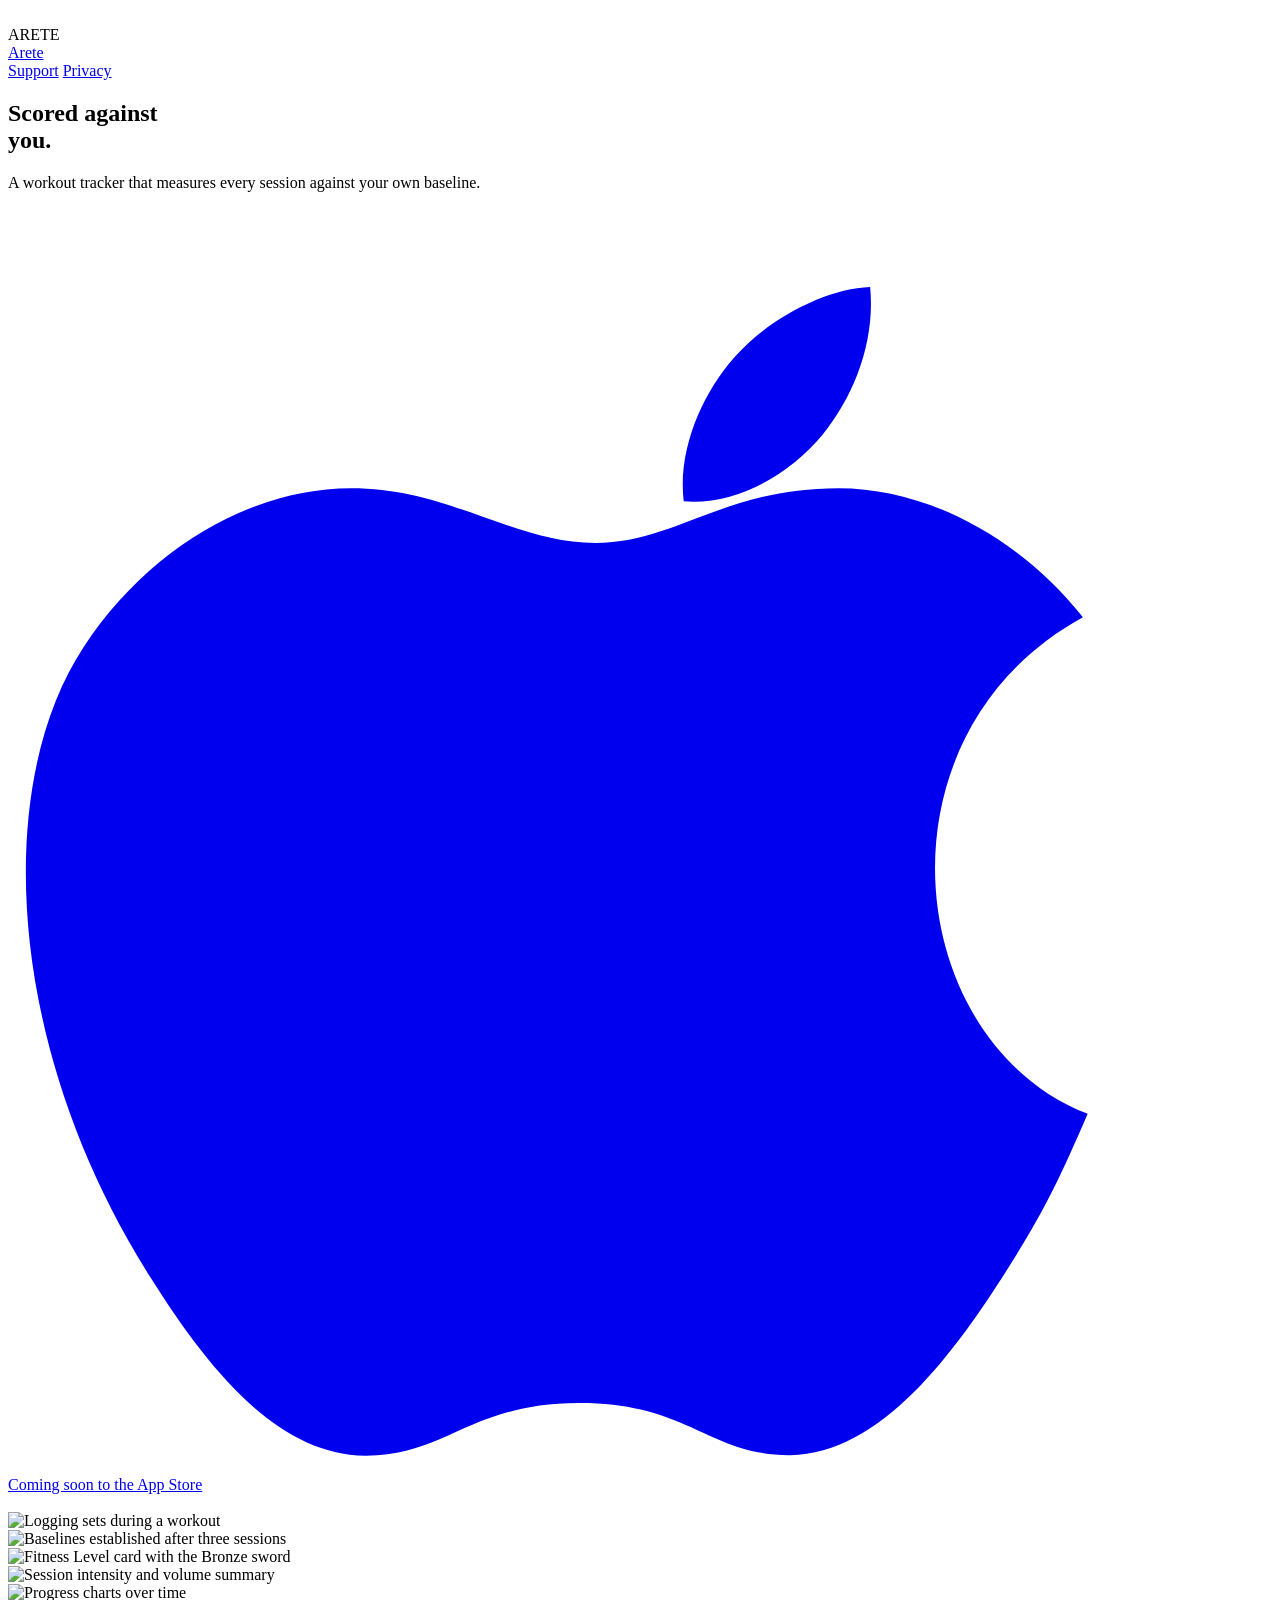
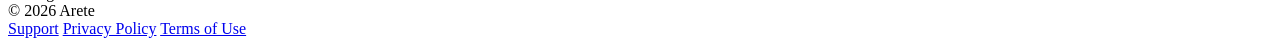
==== index.html @ a80cdb0e "Add files via upload" ====
<!doctype html>
<html lang="en">
<head>
  <meta charset="utf-8">
  <meta name="viewport" content="width=device-width, initial-scale=1, viewport-fit=cover">
  <title>Arete: Workout Tracker</title>
  <meta name="description" content="A workout tracker that scores every session against your own baseline.">
  <meta name="theme-color" content="#0B111D">
  <meta property="og:title" content="Arete: Workout Tracker">
  <meta property="og:description" content="Scored against you.">
  <meta property="og:image" content="assets/img/screens/01-promise.jpg">
  <meta property="og:type" content="website">
  <link rel="icon" type="image/png" href="assets/img/favicon.png">
  <link rel="apple-touch-icon" href="assets/img/apple-touch-icon.png">
  <link rel="stylesheet" href="assets/css/style.css">
</head>
<body>
  <!-- Splash: the sword is forged left to right, then the name rises. Plays once per visit. -->
  <div class="splash" aria-hidden="true">
    <div class="splash-inner">
      <img class="splash-sword" src="assets/img/swords/bronze.png" alt="">
      <div class="splash-word">ARETE</div>
    </div>
  </div>

  <div class="aurora" aria-hidden="true"><span></span><span></span><span></span></div>

  <header class="nav">
    <div class="wrap">
      <a class="brand" href="./"><img src="assets/img/apple-touch-icon.png" alt="">Arete</a>
      <nav class="nav-links">
        <a href="support.html">Support</a>
        <a href="privacy.html">Privacy</a>
      </nav>
    </div>
  </header>

  <main>
    <section class="hero">
      <div class="wrap">
        <h1>Scored against<br><span class="grad">you.</span></h1>
        <p class="lead">A workout tracker that measures every session against your own baseline.</p>
        <div class="cta-row">
          <!-- Replace href with your App Store link once the app is live, e.g. https://apps.apple.com/app/id0000000000 -->
          <a class="btn" href="#screens">
            <svg viewBox="0 0 24 24" fill="currentColor" aria-hidden="true"><path d="M16.37 1.5c.1 1.03-.3 2.06-.9 2.8-.63.76-1.64 1.35-2.64 1.27-.12-1 .37-2.06.95-2.72.65-.75 1.75-1.32 2.59-1.35zM20.5 17.2c-.55 1.27-.82 1.84-1.53 2.96-.99 1.56-2.39 3.5-4.12 3.52-1.54.01-1.93-1-4.02-.99-2.08.01-2.51 1.01-4.05 1-1.73-.02-3.05-1.77-4.04-3.33C-.03 16.04-.32 11 1.44 8.33c1.25-1.9 3.22-3.01 5.07-3.01 1.89 0 3.08 1.04 4.64 1.04 1.52 0 2.44-1.04 4.62-1.04 1.65 0 3.4.9 4.64 2.45-4.08 2.24-3.42 8.07.09 9.43z"/></svg>
            Coming soon to the App Store
          </a>
        </div>
        <div class="hero-sword">
          <img src="assets/img/swords/bronze.png" alt="">
        </div>
      </div>
    </section>

    <section id="screens" class="screens">
      <div class="gallery reveal">
        <div class="phone"><img src="assets/img/screens/02-logger.jpg" alt="Logging sets during a workout" decoding="async"></div>
        <div class="phone"><img src="assets/img/screens/03-baseline.jpg" alt="Baselines established after three sessions" decoding="async"></div>
        <div class="phone"><img src="assets/img/screens/01-promise.jpg" alt="Fitness Level card with the Bronze sword" decoding="async"></div>
        <div class="phone"><img src="assets/img/screens/04-one-number.jpg" alt="Session intensity and volume summary" decoding="async"></div>
        <div class="phone"><img src="assets/img/screens/05-climb.jpg" alt="Progress charts over time" decoding="async"></div>
      </div>
    </section>
  </main>

  <footer>
    <div class="wrap">
      <div>© <span data-year>2026</span> Arete</div>
      <nav>
        <a href="support.html">Support</a>
        <a href="privacy.html">Privacy Policy</a>
        <a href="terms.html">Terms of Use</a>
      </nav>
    </div>
  </footer>

  <script src="assets/js/main.js"></script>
</body>
</html>
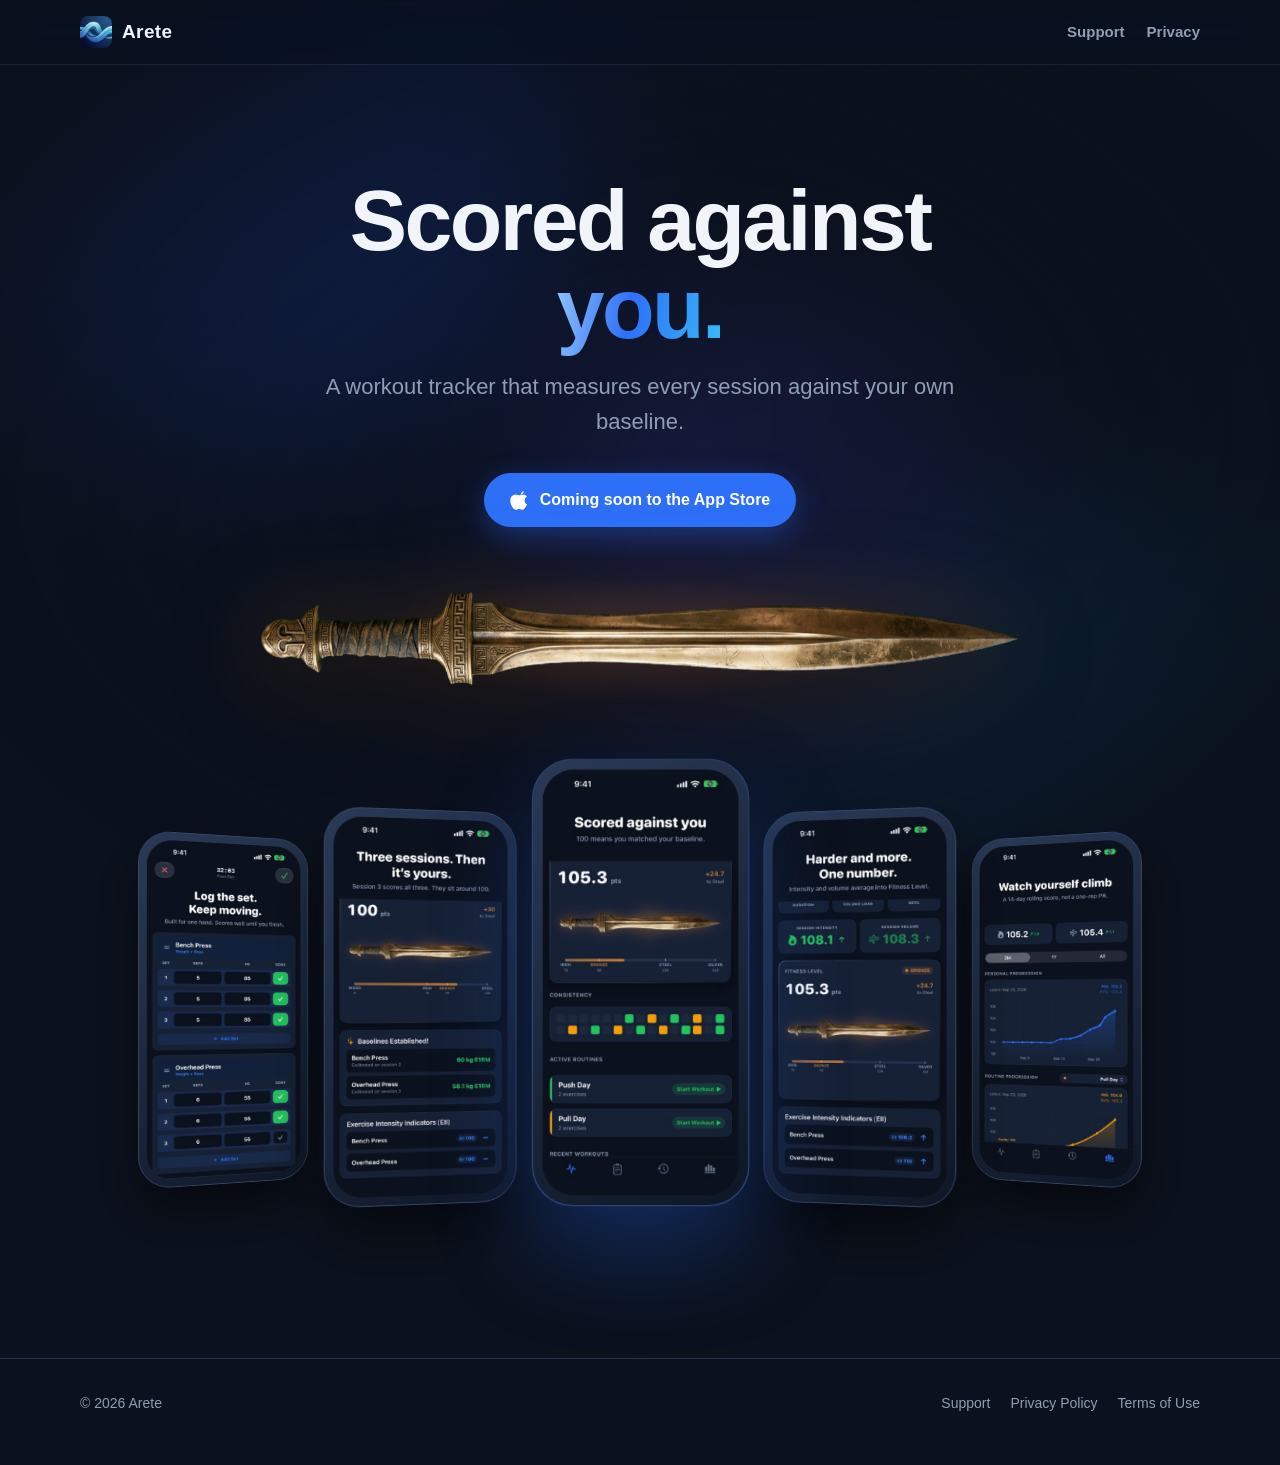
==== commit 9d18d244: "Put the site files next to index.html so GitHub Pages can load them. Co-authored-by: Cursor <cursora" ====
--- a/index.html
+++ b/index.html
@@ -8,17 +8,17 @@
   <meta name="theme-color" content="#0B111D">
   <meta property="og:title" content="Arete: Workout Tracker">
   <meta property="og:description" content="Scored against you.">
-  <meta property="og:image" content="assets/img/screens/01-promise.jpg">
+  <meta property="og:image" content="01-promise.jpg">
   <meta property="og:type" content="website">
-  <link rel="icon" type="image/png" href="assets/img/favicon.png">
-  <link rel="apple-touch-icon" href="assets/img/apple-touch-icon.png">
-  <link rel="stylesheet" href="assets/css/style.css">
+  <link rel="icon" type="image/png" href="favicon.png">
+  <link rel="apple-touch-icon" href="apple-touch-icon.png">
+  <link rel="stylesheet" href="style.css">
 </head>
 <body>
   <!-- Splash: the sword is forged left to right, then the name rises. Plays once per visit. -->
   <div class="splash" aria-hidden="true">
     <div class="splash-inner">
-      <img class="splash-sword" src="assets/img/swords/bronze.png" alt="">
+      <img class="splash-sword" src="bronze.png" alt="">
       <div class="splash-word">ARETE</div>
     </div>
   </div>
@@ -27,7 +27,7 @@
 
   <header class="nav">
     <div class="wrap">
-      <a class="brand" href="./"><img src="assets/img/apple-touch-icon.png" alt="">Arete</a>
+      <a class="brand" href="./"><img src="apple-touch-icon.png" alt="">Arete</a>
       <nav class="nav-links">
         <a href="support.html">Support</a>
         <a href="privacy.html">Privacy</a>
@@ -48,18 +48,18 @@
           </a>
         </div>
         <div class="hero-sword">
-          <img src="assets/img/swords/bronze.png" alt="">
+          <img src="bronze.png" alt="">
         </div>
       </div>
     </section>
 
     <section id="screens" class="screens">
       <div class="gallery reveal">
-        <div class="phone"><img src="assets/img/screens/02-logger.jpg" alt="Logging sets during a workout" decoding="async"></div>
-        <div class="phone"><img src="assets/img/screens/03-baseline.jpg" alt="Baselines established after three sessions" decoding="async"></div>
-        <div class="phone"><img src="assets/img/screens/01-promise.jpg" alt="Fitness Level card with the Bronze sword" decoding="async"></div>
-        <div class="phone"><img src="assets/img/screens/04-one-number.jpg" alt="Session intensity and volume summary" decoding="async"></div>
-        <div class="phone"><img src="assets/img/screens/05-climb.jpg" alt="Progress charts over time" decoding="async"></div>
+        <div class="phone"><img src="02-logger.jpg" alt="Logging sets during a workout" decoding="async"></div>
+        <div class="phone"><img src="03-baseline.jpg" alt="Baselines established after three sessions" decoding="async"></div>
+        <div class="phone"><img src="01-promise.jpg" alt="Fitness Level card with the Bronze sword" decoding="async"></div>
+        <div class="phone"><img src="04-one-number.jpg" alt="Session intensity and volume summary" decoding="async"></div>
+        <div class="phone"><img src="05-climb.jpg" alt="Progress charts over time" decoding="async"></div>
       </div>
     </section>
   </main>
@@ -75,6 +75,6 @@
     </div>
   </footer>
 
-  <script src="assets/js/main.js"></script>
+  <script src="main.js"></script>
 </body>
 </html>
--- a/style.css
+++ b/style.css
@@ -0,0 +1,322 @@
+/* Arete website. Colors mirror Theme.swift in the app. */
+:root {
+  --bg: #0B111D;
+  --card: #162136;
+  --card-2: #111A2B;
+  --border: #24334D;
+  --muted: #8E9EB5;
+  --text: #F1F5F9;
+  --tint: #2D70F7;
+  --tint-soft: #3B82F6;
+  --positive: #22C55E;
+  --warning: #F59E0B;
+  --bronze: #C47A3A;
+  --mythic: #38BDF8;
+  --radius: 22px;
+  --max: 1120px;
+  --font: -apple-system, BlinkMacSystemFont, "SF Pro Display", "SF Pro Text", "Inter", "Segoe UI", Roboto, Helvetica, Arial, sans-serif;
+  --mono: "SF Mono", ui-monospace, Menlo, Consolas, monospace;
+}
+
+* { box-sizing: border-box; }
+
+html { scroll-behavior: smooth; }
+
+body {
+  margin: 0;
+  background: var(--bg);
+  color: var(--text);
+  font-family: var(--font);
+  font-size: 17px;
+  line-height: 1.55;
+  -webkit-font-smoothing: antialiased;
+  overflow-x: hidden;
+}
+
+img { max-width: 100%; display: block; }
+
+a { color: var(--tint-soft); text-decoration: none; }
+a:hover { text-decoration: underline; }
+
+.wrap { width: min(var(--max), calc(100% - 40px)); margin: 0 auto; }
+
+/* ---------- Animated background (like AnimatedBackgroundView) ---------- */
+.aurora {
+  position: fixed;
+  inset: 0;
+  z-index: -1;
+  overflow: hidden;
+  pointer-events: none;
+}
+.aurora span {
+  position: absolute;
+  width: 60vmax;
+  height: 60vmax;
+  border-radius: 50%;
+  filter: blur(90px);
+  opacity: 0.35;
+  animation: drift 26s ease-in-out infinite alternate;
+}
+.aurora span:nth-child(1) { background: #1D4ED8; top: -25vmax; left: -15vmax; }
+.aurora span:nth-child(2) { background: #0EA5E9; bottom: -30vmax; right: -20vmax; animation-duration: 32s; opacity: 0.22; }
+.aurora span:nth-child(3) { background: #312E81; top: 30%; left: 40%; width: 40vmax; height: 40vmax; animation-duration: 38s; opacity: 0.3; }
+.aurora::after {
+  content: "";
+  position: absolute;
+  inset: 0;
+  background: radial-gradient(ellipse at center, transparent 0%, var(--bg) 85%);
+}
+@keyframes drift {
+  0%   { transform: translate(0, 0) scale(1); }
+  50%  { transform: translate(8vmax, 6vmax) scale(1.1); }
+  100% { transform: translate(-6vmax, 10vmax) scale(0.95); }
+}
+
+/* ---------- Nav ---------- */
+.nav {
+  position: sticky;
+  top: 0;
+  z-index: 10;
+  backdrop-filter: saturate(160%) blur(18px);
+  -webkit-backdrop-filter: saturate(160%) blur(18px);
+  background: rgba(11, 17, 29, 0.6);
+  border-bottom: 1px solid rgba(36, 51, 77, 0.6);
+}
+.nav .wrap {
+  display: flex;
+  align-items: center;
+  justify-content: space-between;
+  height: 64px;
+}
+.brand {
+  display: flex;
+  align-items: center;
+  gap: 10px;
+  color: var(--text);
+  font-weight: 800;
+  font-size: 19px;
+  letter-spacing: 0.02em;
+}
+.brand:hover { text-decoration: none; }
+.brand img { width: 32px; height: 32px; border-radius: 8px; }
+.nav-links { display: flex; gap: 22px; font-size: 15px; font-weight: 600; }
+.nav-links a { color: var(--muted); }
+.nav-links a:hover, .nav-links a.active { color: var(--text); text-decoration: none; }
+
+/* ---------- Splash ---------- */
+.splash {
+  position: fixed;
+  inset: 0;
+  z-index: 100;
+  display: grid;
+  place-items: center;
+  background: var(--bg);
+  transition: opacity 0.7s ease, visibility 0.7s ease;
+}
+.splash.hide { opacity: 0; visibility: hidden; }
+.splash-inner { display: grid; place-items: center; gap: 18px; }
+.splash-sword {
+  width: min(520px, 80vw);
+  clip-path: inset(0 100% 0 0);
+  animation: forge 1.1s cubic-bezier(.7, 0, .2, 1) 0.15s forwards;
+  filter: drop-shadow(0 0 30px rgba(196, 122, 58, 0.45));
+}
+.splash-word {
+  font-size: clamp(34px, 7vw, 64px);
+  font-weight: 900;
+  letter-spacing: 0.42em;
+  margin-right: -0.42em;
+  opacity: 0;
+  animation: rise 0.8s ease 0.9s forwards;
+}
+@keyframes forge { to { clip-path: inset(0 0 0 0); } }
+@keyframes rise {
+  from { opacity: 0; transform: translateY(12px); letter-spacing: 0.6em; }
+  to   { opacity: 1; transform: none; }
+}
+
+/* ---------- Hero ---------- */
+.hero { padding: 90px 0 40px; text-align: center; }
+.hero h1 {
+  font-size: clamp(42px, 7.5vw, 86px);
+  line-height: 1.02;
+  font-weight: 900;
+  letter-spacing: -0.03em;
+  margin: 22px 0 18px;
+}
+.hero h1 .grad {
+  background: linear-gradient(100deg, #93C5FD, var(--tint) 45%, var(--mythic));
+  -webkit-background-clip: text;
+  background-clip: text;
+  color: transparent;
+}
+.hero p.lead { font-size: clamp(18px, 2.2vw, 22px); color: var(--muted); max-width: 640px; margin: 0 auto; }
+.cta-row { display: flex; gap: 14px; justify-content: center; flex-wrap: wrap; margin-top: 34px; }
+
+.btn {
+  display: inline-flex;
+  align-items: center;
+  gap: 10px;
+  padding: 15px 26px;
+  border-radius: 999px;
+  font-weight: 800;
+  font-size: 16px;
+  color: #fff;
+  background: var(--tint);
+  box-shadow: 0 10px 30px rgba(45, 112, 247, 0.35);
+  transition: transform 0.2s ease, box-shadow 0.2s ease;
+}
+.btn:hover { text-decoration: none; transform: translateY(-2px); box-shadow: 0 16px 40px rgba(45, 112, 247, 0.45); }
+.btn.ghost { background: rgba(22, 33, 54, 0.7); border: 1px solid var(--border); box-shadow: none; }
+.btn svg { width: 20px; height: 20px; }
+
+/* Hero sword */
+.hero-sword { position: relative; margin: 64px auto 0; width: min(760px, 92%); }
+.hero-sword img {
+  width: 100%;
+  animation: float 6s ease-in-out infinite;
+  filter: drop-shadow(0 20px 40px rgba(0, 0, 0, 0.6)) drop-shadow(0 0 40px rgba(196, 122, 58, 0.25));
+}
+.hero-sword::before {
+  content: "";
+  position: absolute;
+  inset: -20% 10%;
+  background: radial-gradient(ellipse at center, rgba(196, 122, 58, 0.28), transparent 65%);
+  z-index: -1;
+}
+@keyframes float {
+  0%, 100% { transform: translateY(0) rotate(-1.2deg); }
+  50%      { transform: translateY(-12px) rotate(0.6deg); }
+}
+
+/* ---------- Sections ---------- */
+section { padding: 90px 0; }
+.kicker { font-size: 13px; font-weight: 800; letter-spacing: 0.16em; text-transform: uppercase; color: var(--tint-soft); }
+
+/* ---------- Screenshot coverflow ---------- */
+/* main.js sets each phone's transform every frame from one eased focus value,
+   so there are no CSS hover states or transitions to fight with. */
+.screens { padding: 30px 0 110px; }
+.gallery {
+  position: relative; /* the phones' offsetLeft is measured from here */
+  display: flex;
+  gap: 26px;
+  justify-content: center;
+  align-items: center;
+  padding: 40px 20px 30px;
+  perspective: 1400px;
+  touch-action: pan-y;
+}
+.phone {
+  --focus: 0;
+  position: relative;
+  flex: 0 0 auto;
+  width: clamp(170px, 16vw, 230px);
+  border-radius: 38px;
+  padding: 9px;
+  background: linear-gradient(145deg, #2A3A57, #0F1726);
+  border: 1px solid #33466A;
+  box-shadow: 0 30px 60px rgba(0, 0, 0, 0.55);
+  transform-origin: 50% 60%;
+  will-change: transform;
+  backface-visibility: hidden;
+  cursor: pointer;
+}
+/* The glow fades with focus via opacity, which is cheap to animate, unlike box-shadow. */
+.phone::after {
+  content: "";
+  position: absolute;
+  inset: 0;
+  border-radius: inherit;
+  box-shadow: 0 40px 90px rgba(45, 112, 247, 0.35);
+  opacity: var(--focus);
+  pointer-events: none;
+}
+.phone img {
+  border-radius: 30px;
+  aspect-ratio: 1320 / 2868;
+  object-fit: cover;
+  -webkit-user-drag: none;
+  user-select: none;
+}
+
+@media (max-width: 960px) {
+  .gallery {
+    justify-content: flex-start;
+    overflow-x: auto;
+    scroll-snap-type: x mandatory;
+    scrollbar-width: none;
+    padding: 30px calc(50% - 110px) 40px;
+    touch-action: auto;
+  }
+  .gallery::-webkit-scrollbar { display: none; }
+  .phone { width: 220px; scroll-snap-align: center; }
+}
+
+/* ---------- Footer ---------- */
+footer {
+  border-top: 1px solid var(--border);
+  padding: 34px 0 50px;
+  color: var(--muted);
+  font-size: 14px;
+}
+footer .wrap { display: flex; justify-content: space-between; gap: 20px; flex-wrap: wrap; }
+footer nav { display: flex; gap: 20px; flex-wrap: wrap; }
+footer a { color: var(--muted); }
+footer a:hover { color: var(--text); }
+
+/* ---------- Legal / text pages ---------- */
+.doc { padding: 70px 0 90px; }
+.doc .wrap { max-width: 780px; }
+.doc h1 { font-size: clamp(36px, 5vw, 54px); letter-spacing: -0.02em; margin: 10px 0 6px; font-weight: 900; }
+.doc .updated { color: var(--muted); font-size: 15px; margin-bottom: 34px; }
+.doc h2 { font-size: 23px; margin: 42px 0 10px; letter-spacing: -0.01em; }
+.doc h3 { font-size: 18px; margin: 26px 0 6px; }
+.doc p, .doc li { color: #CBD5E1; }
+.doc ul { padding-left: 22px; }
+.doc li { margin: 6px 0; }
+.doc strong { color: var(--text); }
+.summary {
+  background: linear-gradient(180deg, var(--card), var(--card-2));
+  border: 1px solid var(--border);
+  border-radius: var(--radius);
+  padding: 22px 26px;
+  margin: 10px 0 20px;
+}
+.summary p { margin: 6px 0; }
+table { width: 100%; border-collapse: collapse; margin: 14px 0; font-size: 15px; }
+th, td { text-align: left; padding: 12px 14px; border-bottom: 1px solid var(--border); vertical-align: top; }
+th { color: var(--muted); font-size: 12px; letter-spacing: 0.1em; text-transform: uppercase; }
+td { color: #CBD5E1; }
+
+details.faq {
+  background: linear-gradient(180deg, var(--card), var(--card-2));
+  border: 1px solid var(--border);
+  border-radius: 16px;
+  padding: 18px 22px;
+  margin: 12px 0;
+}
+details.faq summary { cursor: pointer; font-weight: 700; color: var(--text); list-style: none; display: flex; justify-content: space-between; gap: 16px; }
+details.faq summary::-webkit-details-marker { display: none; }
+details.faq summary::after { content: "+"; color: var(--tint-soft); font-weight: 800; font-size: 20px; line-height: 1; transition: transform 0.2s ease; }
+details.faq[open] summary::after { transform: rotate(45deg); }
+details.faq p { margin: 12px 0 2px; }
+
+/* ---------- Reveal on scroll ---------- */
+.reveal { opacity: 0; transform: translateY(26px); transition: opacity 0.8s ease, transform 0.8s cubic-bezier(.2, .8, .2, 1); }
+.reveal.in { opacity: 1; transform: none; }
+
+/* ---------- Responsive ---------- */
+@media (max-width: 640px) {
+  body { font-size: 16px; }
+  .nav-links { gap: 14px; font-size: 14px; }
+  section { padding: 64px 0; }
+  .hero { padding-top: 60px; }
+}
+
+@media (prefers-reduced-motion: reduce) {
+  *, *::before, *::after { animation: none !important; transition: none !important; }
+  .splash-sword { clip-path: none; }
+  .splash-word { opacity: 1; }
+  .reveal { opacity: 1; transform: none; }
+}
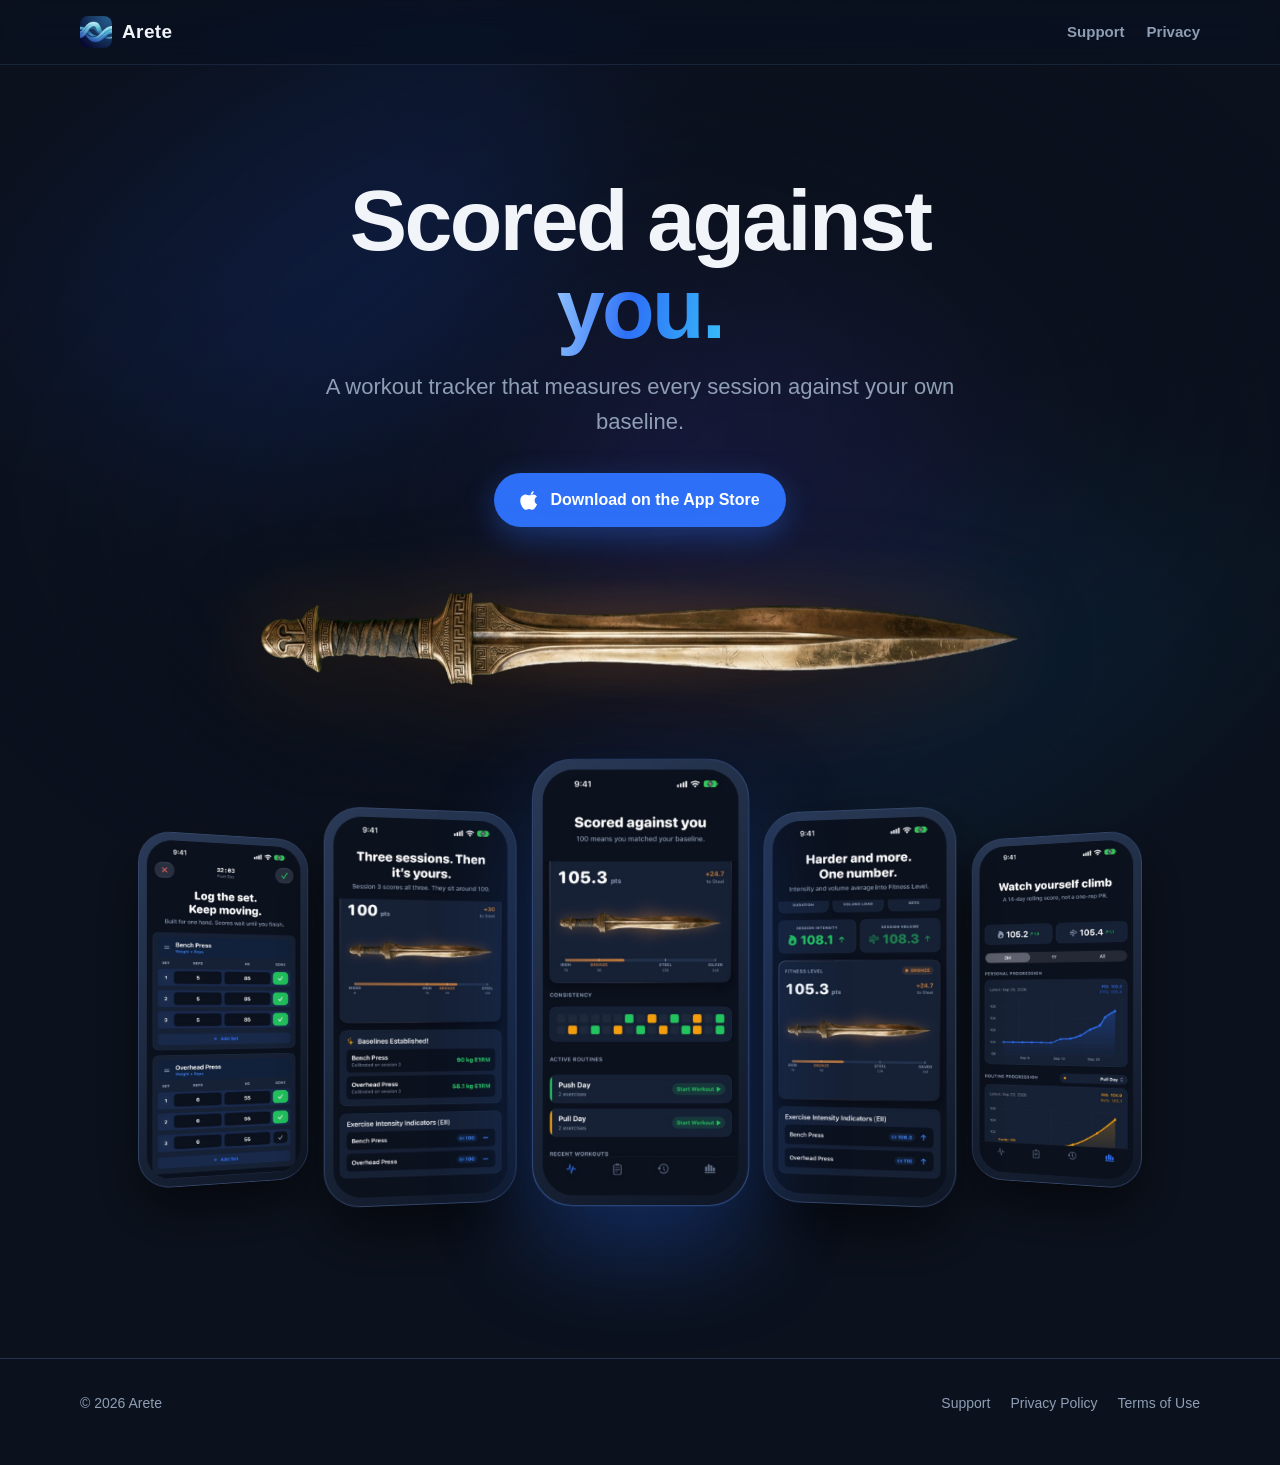
==== commit ff34a5e7: "Link the download button to the App Store The app is live, so "Coming soon to the App Store" becomes" ====
--- a/index.html
+++ b/index.html
@@ -6,6 +6,7 @@
   <title>Arete: Workout Tracker</title>
   <meta name="description" content="A workout tracker that scores every session against your own baseline.">
   <meta name="theme-color" content="#0B111D">
+  <meta name="apple-itunes-app" content="app-id=6811845817">
   <meta property="og:title" content="Arete: Workout Tracker">
   <meta property="og:description" content="Scored against you.">
   <meta property="og:image" content="01-promise.jpg">
@@ -41,10 +42,9 @@
         <h1>Scored against<br><span class="grad">you.</span></h1>
         <p class="lead">A workout tracker that measures every session against your own baseline.</p>
         <div class="cta-row">
-          <!-- Replace href with your App Store link once the app is live, e.g. https://apps.apple.com/app/id0000000000 -->
-          <a class="btn" href="#screens">
+          <a class="btn" href="https://apps.apple.com/app/id6811845817">
             <svg viewBox="0 0 24 24" fill="currentColor" aria-hidden="true"><path d="M16.37 1.5c.1 1.03-.3 2.06-.9 2.8-.63.76-1.64 1.35-2.64 1.27-.12-1 .37-2.06.95-2.72.65-.75 1.75-1.32 2.59-1.35zM20.5 17.2c-.55 1.27-.82 1.84-1.53 2.96-.99 1.56-2.39 3.5-4.12 3.52-1.54.01-1.93-1-4.02-.99-2.08.01-2.51 1.01-4.05 1-1.73-.02-3.05-1.77-4.04-3.33C-.03 16.04-.32 11 1.44 8.33c1.25-1.9 3.22-3.01 5.07-3.01 1.89 0 3.08 1.04 4.64 1.04 1.52 0 2.44-1.04 4.62-1.04 1.65 0 3.4.9 4.64 2.45-4.08 2.24-3.42 8.07.09 9.43z"/></svg>
-            Coming soon to the App Store
+            Download on the App Store
           </a>
         </div>
         <div class="hero-sword">
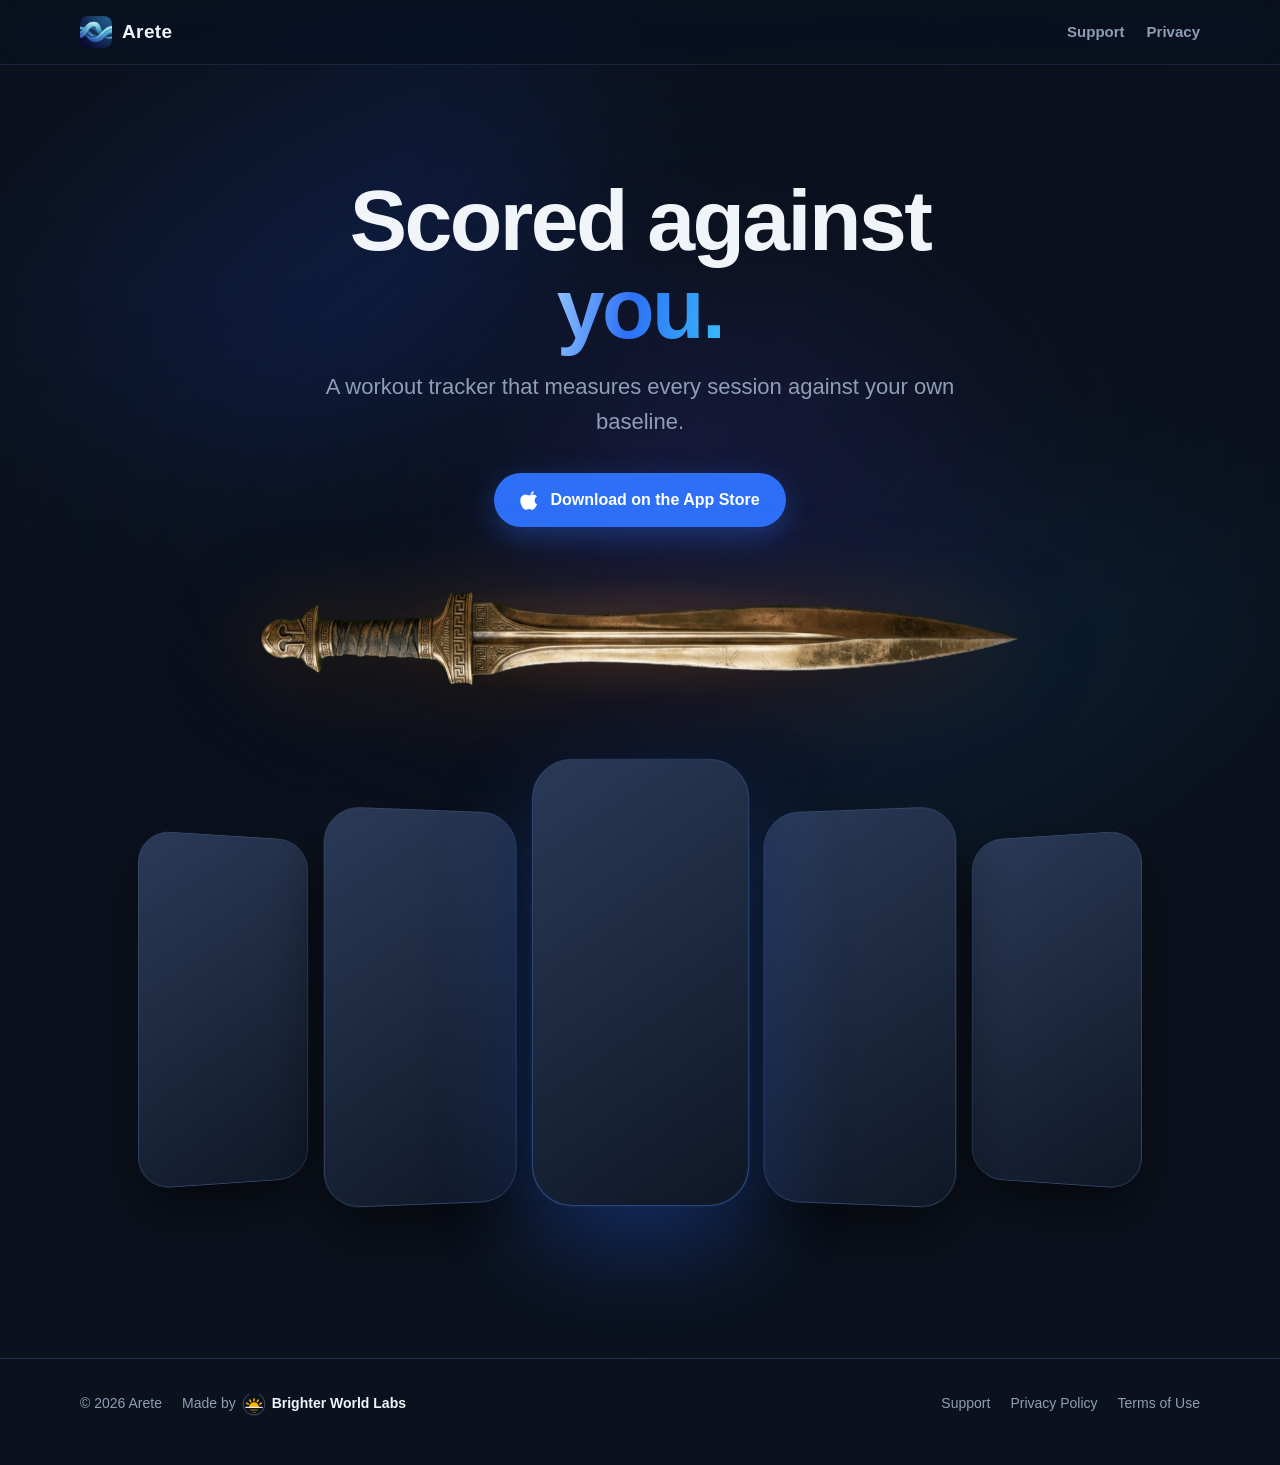
==== commit 55864ab1: "Footer: add "Made by Brighter World Labs" with the sun mark and a link Co-Authored-By: Claude Opus 5" ====
--- a/index.html
+++ b/index.html
@@ -66,7 +66,27 @@
 
   <footer>
     <div class="wrap">
-      <div>© <span data-year>2026</span> Arete</div>
+      <div class="footer-left">
+        <span>© <span data-year>2026</span> Arete</span>
+        <a class="maker" href="https://ir-idler.github.io/brighter-world-labs/">
+          Made by
+          <svg viewBox="0 0 200 200" aria-hidden="true">
+            <g fill="none" stroke-linecap="round">
+              <path d="M136.6 31.1 A78 78 0 1 1 63.4 31.1" stroke="#4A5268" stroke-width="7"/>
+              <path d="M64 124 A36 36 0 0 1 136 124 Z" fill="#FFB800" stroke="none"/>
+              <g stroke="#FFB800" stroke-width="11">
+                <line x1="59.3" y1="100.5" x2="48.0" y2="94.0"/><line x1="76.5" y1="83.3" x2="70.0" y2="72.0"/>
+                <line x1="100" y1="77" x2="100" y2="64"/>
+                <line x1="123.5" y1="83.3" x2="130.0" y2="72.0"/><line x1="140.7" y1="100.5" x2="152.0" y2="94.0"/>
+              </g>
+              <line x1="42" y1="124" x2="158" y2="124" stroke="#F6EFE2" stroke-width="10"/>
+              <line x1="76" y1="143" x2="124" y2="143" stroke="#FFB800" stroke-width="6" opacity=".7"/>
+              <line x1="88" y1="160" x2="112" y2="160" stroke="#FFB800" stroke-width="6" opacity=".4"/>
+            </g>
+          </svg>
+          <span>Brighter World Labs</span>
+        </a>
+      </div>
       <nav>
         <a href="support.html">Support</a>
         <a href="privacy.html">Privacy Policy</a>
--- a/style.css
+++ b/style.css
@@ -320,3 +320,10 @@
   .splash-word { opacity: 1; }
   .reveal { opacity: 1; transform: none; }
 }
+
+/* Footer: "Made by Brighter World Labs" */
+.footer-left { display: flex; align-items: center; gap: 8px 20px; flex-wrap: wrap; }
+footer .maker { display: inline-flex; align-items: center; gap: 6px; text-decoration: none; }
+footer .maker svg { width: 28px; height: 28px; margin: -4px -2px; flex: none; }
+footer .maker span { color: var(--text); font-weight: 600; }
+footer .maker:hover span { text-decoration: underline; }
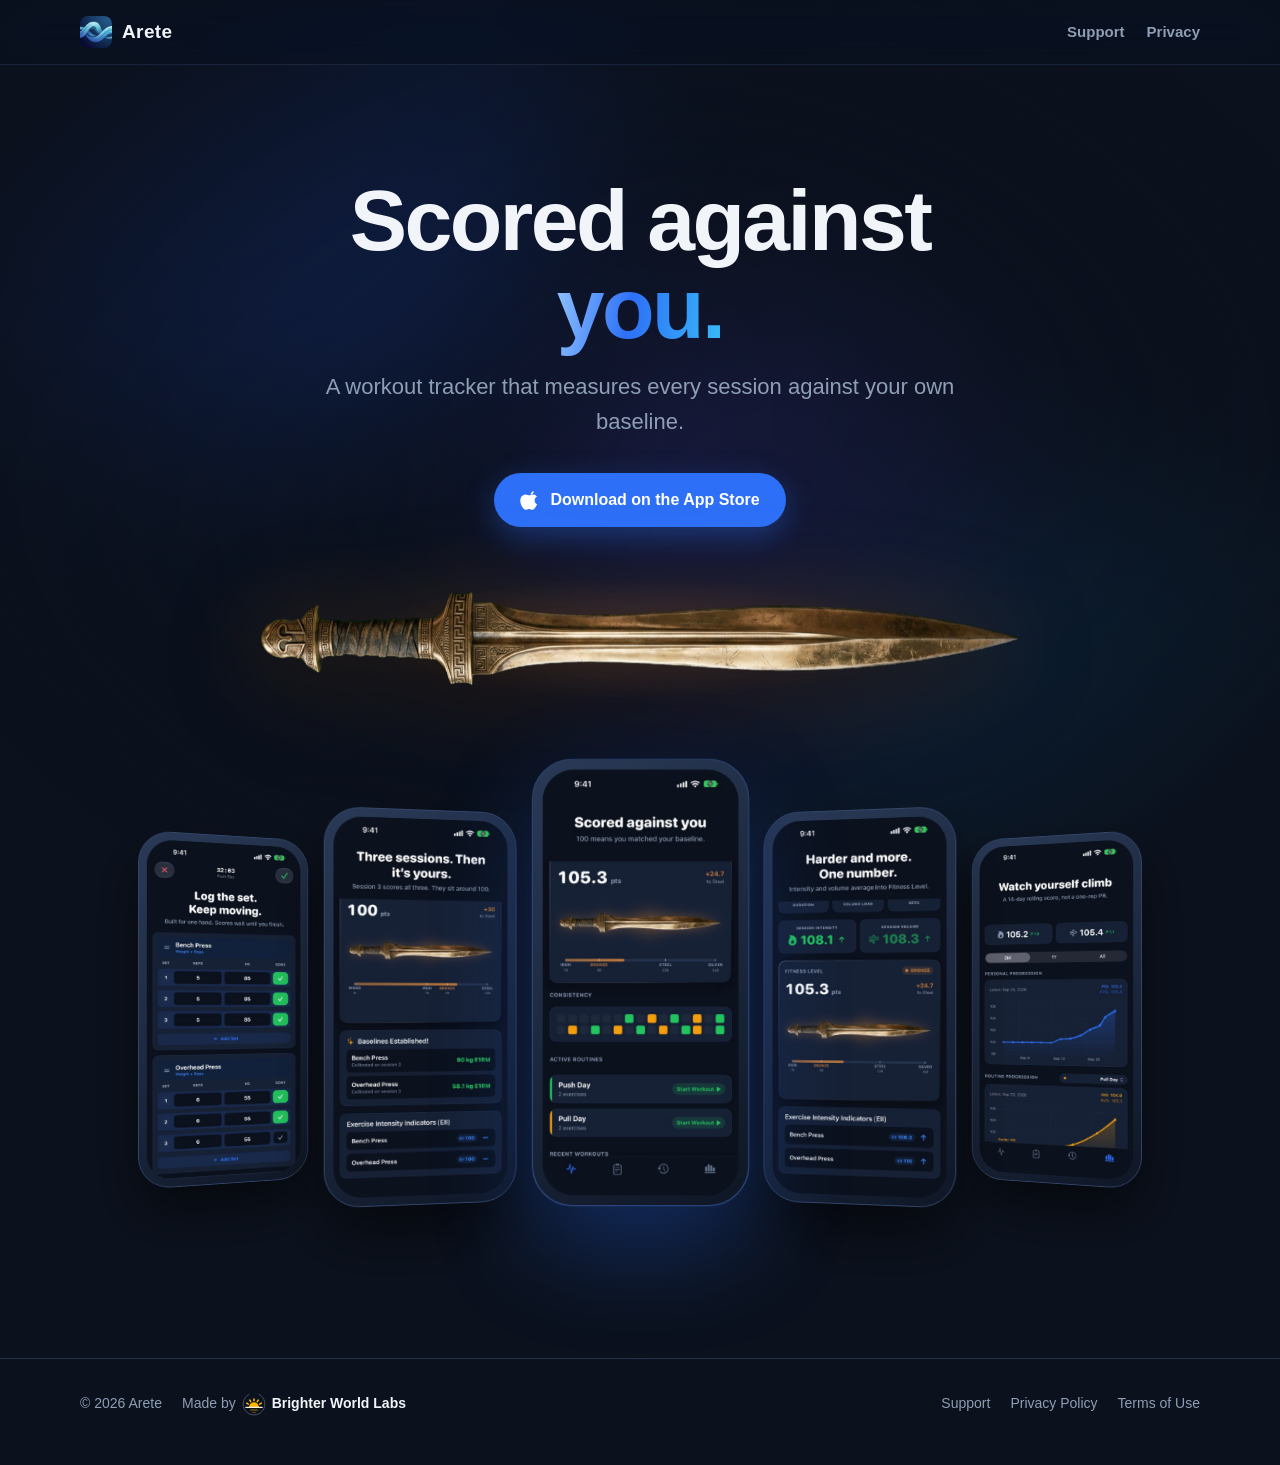
==== commit e87ea132: "Fix clipped glows on the splash sword and screenshot gallery The splash sword's glow was cut off by " ====
--- a/index.html
+++ b/index.html
@@ -19,7 +19,7 @@
   <!-- Splash: the sword is forged left to right, then the name rises. Plays once per visit. -->
   <div class="splash" aria-hidden="true">
     <div class="splash-inner">
-      <img class="splash-sword" src="bronze.png" alt="">
+      <div class="splash-forge"><img class="splash-sword" src="bronze.png" alt=""></div>
       <div class="splash-word">ARETE</div>
     </div>
   </div>
--- a/style.css
+++ b/style.css
@@ -115,11 +115,13 @@
 }
 .splash.hide { opacity: 0; visibility: hidden; }
 .splash-inner { display: grid; place-items: center; gap: 18px; }
+/* The glow sits on the wrapper, outside the clip, so it is drawn around the revealed
+   part of the sword instead of being cut off at the image's top and bottom edges. */
+.splash-forge { filter: drop-shadow(0 0 30px rgba(196, 122, 58, 0.45)); }
 .splash-sword {
   width: min(520px, 80vw);
   clip-path: inset(0 100% 0 0);
   animation: forge 1.1s cubic-bezier(.7, 0, .2, 1) 0.15s forwards;
-  filter: drop-shadow(0 0 30px rgba(196, 122, 58, 0.45));
 }
 .splash-word {
   font-size: clamp(34px, 7vw, 64px);
@@ -246,7 +248,10 @@
     overflow-x: auto;
     scroll-snap-type: x mandatory;
     scrollbar-width: none;
-    padding: 30px calc(50% - 110px) 40px;
+    /* overflow-x: auto also clips vertically, so leave room for the focused phone's
+       blue glow (40px offset + 90px blur) or it ends in a hard line. */
+    padding: 70px calc(50% - 110px) 150px;
+    margin: -40px 0 -110px;
     touch-action: auto;
   }
   .gallery::-webkit-scrollbar { display: none; }
